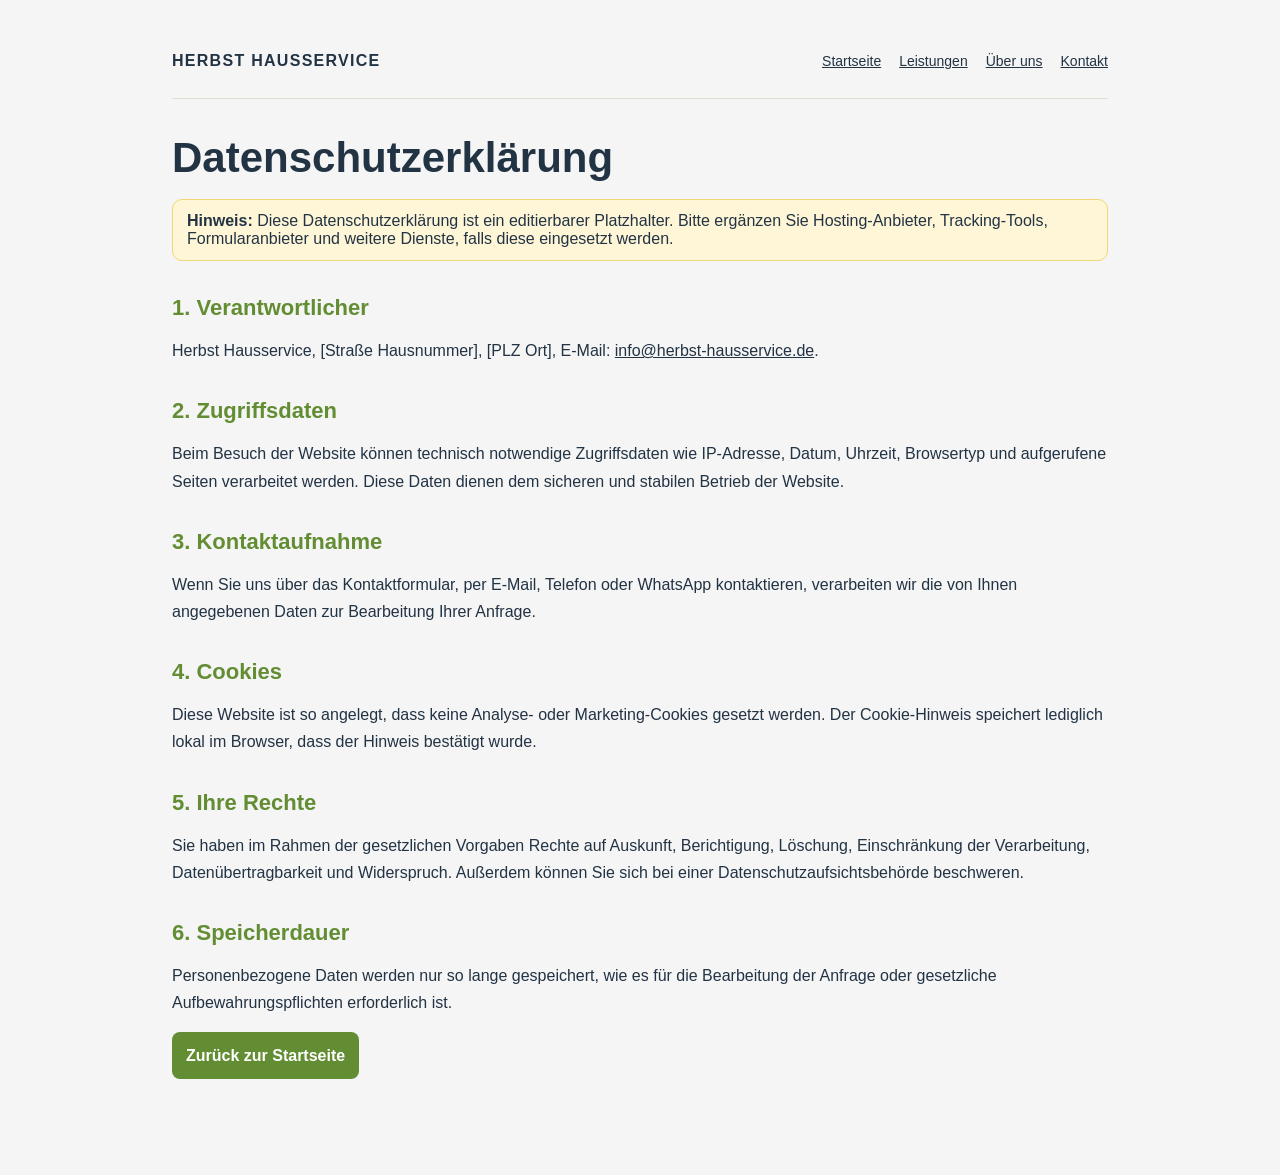
==== datenschutz.html @ e9881db5 "Add files via upload" ====
<!doctype html><html lang="de"><head><meta charset="utf-8"><meta name="viewport" content="width=device-width, initial-scale=1"><title>Datenschutz | Herbst Hausservice</title><link rel="stylesheet" href="styles.css"></head><body><main class="legal"><header class="legal-header"><a class="brand" href="index.html">HERBST HAUSSERVICE</a><nav><a href="index.html">Startseite</a><a href="leistungen.html">Leistungen</a><a href="ueber-uns.html">Über uns</a><a href="kontakt.html">Kontakt</a></nav></header>
<h1>Datenschutzerklärung</h1>
<div class="placeholder"><strong>Hinweis:</strong> Diese Datenschutzerklärung ist ein editierbarer Platzhalter. Bitte ergänzen Sie Hosting-Anbieter, Tracking-Tools, Formularanbieter und weitere Dienste, falls diese eingesetzt werden.</div>
<section><h2>1. Verantwortlicher</h2><p>Herbst Hausservice, [Straße Hausnummer], [PLZ Ort], E-Mail: <a href="mailto:info@herbst-hausservice.de">info@herbst-hausservice.de</a>.</p></section>
<section><h2>2. Zugriffsdaten</h2><p>Beim Besuch der Website können technisch notwendige Zugriffsdaten wie IP-Adresse, Datum, Uhrzeit, Browsertyp und aufgerufene Seiten verarbeitet werden. Diese Daten dienen dem sicheren und stabilen Betrieb der Website.</p></section>
<section><h2>3. Kontaktaufnahme</h2><p>Wenn Sie uns über das Kontaktformular, per E-Mail, Telefon oder WhatsApp kontaktieren, verarbeiten wir die von Ihnen angegebenen Daten zur Bearbeitung Ihrer Anfrage.</p></section>
<section><h2>4. Cookies</h2><p>Diese Website ist so angelegt, dass keine Analyse- oder Marketing-Cookies gesetzt werden. Der Cookie-Hinweis speichert lediglich lokal im Browser, dass der Hinweis bestätigt wurde.</p></section>
<section><h2>5. Ihre Rechte</h2><p>Sie haben im Rahmen der gesetzlichen Vorgaben Rechte auf Auskunft, Berichtigung, Löschung, Einschränkung der Verarbeitung, Datenübertragbarkeit und Widerspruch. Außerdem können Sie sich bei einer Datenschutzaufsichtsbehörde beschweren.</p></section>
<section><h2>6. Speicherdauer</h2><p>Personenbezogene Daten werden nur so lange gespeichert, wie es für die Bearbeitung der Anfrage oder gesetzliche Aufbewahrungspflichten erforderlich ist.</p></section>
<p><a class="button-link" href="index.html">Zurück zur Startseite</a></p></main><div class="cookie-banner" id="cookieBanner" role="dialog" aria-label="Cookie Hinweis"><p>Diese Website nutzt nur technisch notwendige Funktionen. Details stehen in der <a href="cookie-richtlinien.html">Cookie-Richtlinie</a>.</p><button type="button" id="acceptCookies">Verstanden</button></div><script src="script.js"></script></body></html>
---- styles.css ----
:root{
  --green:#628D32;
  --navy:#223344;
  --bg:#f5f5f5;
  --text:#223344;
  --muted:#6b7280;
  --line:#d9e1d2;
}
*{box-sizing:border-box}
html{scroll-behavior:smooth;background:var(--bg)}
body{margin:0;font-family:Arial, Helvetica, sans-serif;color:var(--text);background:var(--bg)}
a{color:inherit}.page{max-width:1440px;margin:0 auto;position:relative;background:var(--bg);box-shadow:0 0 40px rgba(34,51,68,.06)}
.design{display:block;width:100%;height:auto}.hotspot{position:absolute;display:block;border-radius:6px;z-index:5;text-indent:-9999px;overflow:hidden}.hotspot:focus-visible{outline:3px solid var(--green);outline-offset:3px;background:rgba(98,141,50,.08)}
/* gemeinsame Desktop-Hotspots, Werte entsprechen dem 1440px SVG-Layout */
.logo-link{left:8%;top:1%;width:20%;height:5%}.nav-home{left:35.6%;top:1.25%;width:7.2%;height:3%}.nav-services{left:44.2%;top:1.25%;width:8%;height:3%}.nav-about{left:53.9%;top:1.25%;width:7.4%;height:3%}.nav-contact{left:62.9%;top:1.25%;width:7.2%;height:3%}.whatsapp-top{left:79%;top:1.15%;width:12.5%;height:3.2%}.whatsapp-cta{left:78%;width:13%;height:2.8%}.phone-cta{left:44%;width:14%;height:2.8%}.mail-cta{left:58.5%;width:19%;height:2.8%}.reviews-link{left:13%;width:21%;height:3.2%}.footer-impressum{left:8.2%;width:7%;height:2.4%}.footer-datenschutz{left:16.4%;width:8%;height:2.4%}.footer-cookies{left:26.2%;width:9.5%;height:2.4%}.footer-sitemap{left:38%;width:7%;height:2.4%}
/* spezifische vertikale Positionen */
.start .whatsapp-cta,.start .phone-cta,.start .mail-cta{top:70.1%}.start .reviews-link{top:88.2%}.start .footer-impressum,.start .footer-datenschutz,.start .footer-cookies,.start .footer-sitemap{top:96%}.start .service-link{top:40%;height:10%;}.start .s1{left:8%;width:13.5%}.start .s2{left:22%;width:17%}.start .s3{left:40%;width:18%}.start .s4{left:59%;width:16%}.start .s5{left:77%;width:14%}
.services .whatsapp-cta,.services .phone-cta,.services .mail-cta{top:70.1%}.services .reviews-link{top:88.2%}.services .footer-impressum,.services .footer-datenschutz,.services .footer-cookies,.services .footer-sitemap{top:96%}
.about .whatsapp-cta,.about .phone-cta,.about .mail-cta{top:73%}.about .reviews-link{top:88.4%}.about .footer-impressum,.about .footer-datenschutz,.about .footer-cookies,.about .footer-sitemap{top:96.2%}
.contact .whatsapp-cta,.contact .phone-cta,.contact .mail-cta{top:72.2%}.contact .reviews-link{top:88.4%}.contact .footer-impressum,.contact .footer-datenschutz,.contact .footer-cookies,.contact .footer-sitemap{top:96.3%}
.contact-form{position:absolute;left:9.4%;top:39.4%;width:38.5%;z-index:10;display:grid;gap:10px}.contact-form input,.contact-form textarea{width:100%;border:1px solid #c9d1c2;background:rgba(255,255,255,.92);border-radius:3px;padding:8px 10px;font:16px/1.3 Arial,Helvetica,sans-serif;color:#223344}.contact-form textarea{height:104px;resize:vertical}.contact-form label{display:flex;align-items:center;gap:8px;font-size:14px;color:#405060}.contact-form input[type=checkbox]{width:18px;height:18px;accent-color:var(--green)}.contact-form button{border:0;background:var(--green);color:white;border-radius:3px;padding:10px 16px;font-weight:700;cursor:pointer}.contact-form button:hover{filter:brightness(.95)}
.legal{max-width:980px;margin:0 auto;padding:34px 22px 80px}.legal-header{display:flex;justify-content:space-between;align-items:center;gap:24px;padding:18px 0 28px;border-bottom:1px solid var(--line);margin-bottom:36px}.brand{font-weight:800;letter-spacing:.08em;text-decoration:none}.legal nav{display:flex;gap:18px;flex-wrap:wrap;font-size:14px}.legal h1{font-size:42px;line-height:1.1;margin:0 0 18px}.legal h2{font-size:22px;margin:34px 0 10px;color:var(--green)}.legal p,.legal li{font-size:16px;line-height:1.7}.legal .box{background:white;border:1px solid var(--line);border-radius:14px;padding:18px;margin:18px 0}.placeholder{background:#fff6d7;border:1px solid #f0d675;border-radius:10px;padding:12px 14px}.sitemap-list{columns:2;list-style:none;padding:0}.sitemap-list li{break-inside:avoid;margin:0 0 10px}.button-link{display:inline-block;background:var(--green);color:white;text-decoration:none;padding:10px 14px;border-radius:8px;font-weight:700}.cookie-banner{position:fixed;left:18px;right:18px;bottom:18px;z-index:1000;max-width:920px;margin:auto;background:#fff;border:1px solid var(--line);box-shadow:0 10px 30px rgba(0,0,0,.12);border-radius:14px;padding:16px 18px;display:none;gap:14px;align-items:center}.cookie-banner.show{display:flex}.cookie-banner p{margin:0;line-height:1.45}.cookie-banner button{margin-left:auto;border:0;background:var(--green);color:white;border-radius:8px;padding:10px 14px;font-weight:700;cursor:pointer;white-space:nowrap}
@media (max-width:760px){.page{box-shadow:none}.hotspot{min-height:22px}.contact-form{position:relative;left:auto;top:auto;width:auto;margin:-58% 9% 12%;background:rgba(245,245,245,.88);padding:14px;border-radius:12px;border:1px solid var(--line)}.contact-form input,.contact-form textarea{font-size:14px}.legal-header{display:block}.legal nav{margin-top:14px}.legal h1{font-size:32px}.sitemap-list{columns:1}.cookie-banner{display:none;align-items:flex-start;flex-direction:column}.cookie-banner.show{display:flex}.cookie-banner button{margin-left:0}}
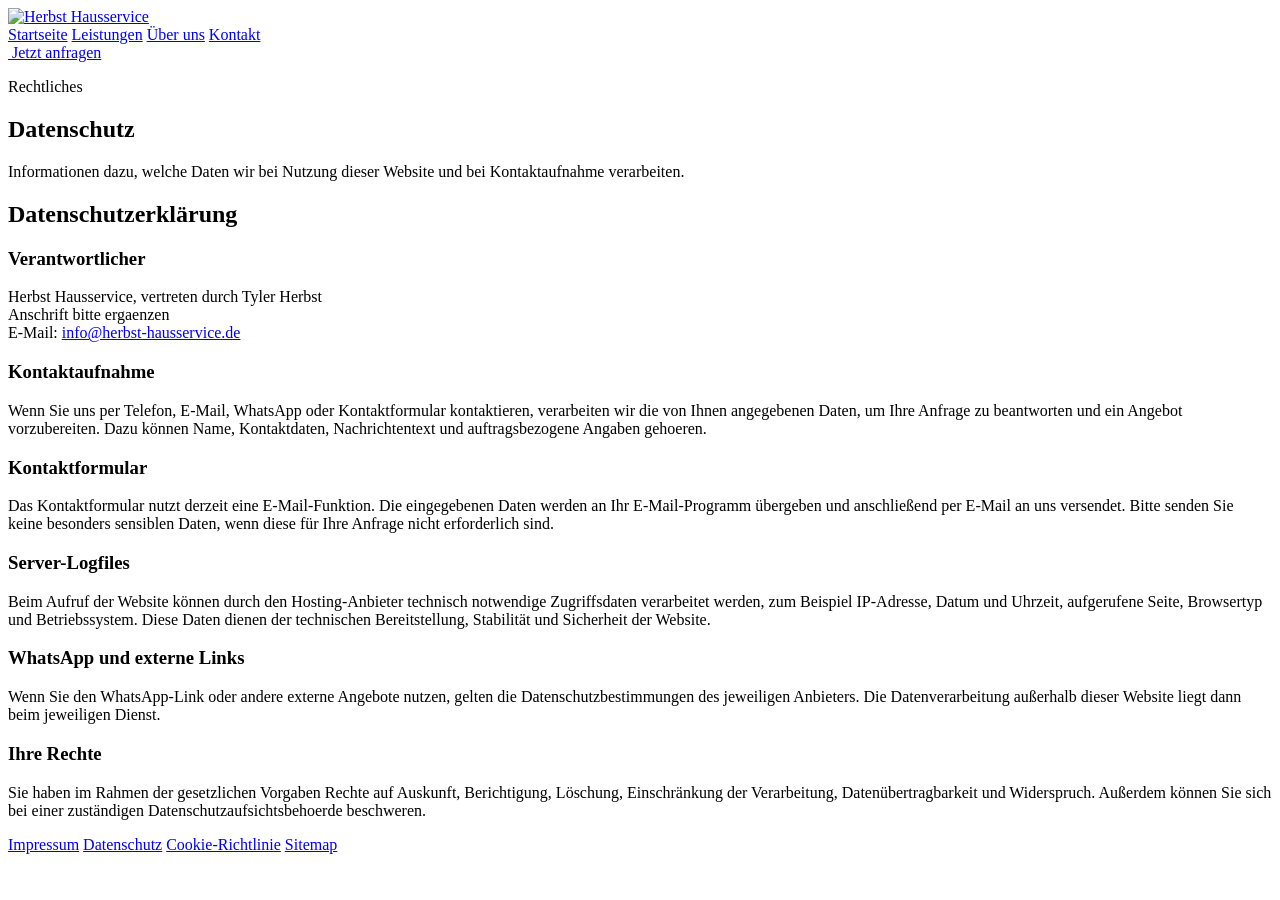
==== commit 48e3d4a0: "Add files via upload" ====
--- a/datenschutz.html
+++ b/datenschutz.html
@@ -1,10 +1,113 @@
-<!doctype html><html lang="de"><head><meta charset="utf-8"><meta name="viewport" content="width=device-width, initial-scale=1"><title>Datenschutz | Herbst Hausservice</title><link rel="stylesheet" href="styles.css"></head><body><main class="legal"><header class="legal-header"><a class="brand" href="index.html">HERBST HAUSSERVICE</a><nav><a href="index.html">Startseite</a><a href="leistungen.html">Leistungen</a><a href="ueber-uns.html">Über uns</a><a href="kontakt.html">Kontakt</a></nav></header>
-<h1>Datenschutzerklärung</h1>
-<div class="placeholder"><strong>Hinweis:</strong> Diese Datenschutzerklärung ist ein editierbarer Platzhalter. Bitte ergänzen Sie Hosting-Anbieter, Tracking-Tools, Formularanbieter und weitere Dienste, falls diese eingesetzt werden.</div>
-<section><h2>1. Verantwortlicher</h2><p>Herbst Hausservice, [Straße Hausnummer], [PLZ Ort], E-Mail: <a href="mailto:info@herbst-hausservice.de">info@herbst-hausservice.de</a>.</p></section>
-<section><h2>2. Zugriffsdaten</h2><p>Beim Besuch der Website können technisch notwendige Zugriffsdaten wie IP-Adresse, Datum, Uhrzeit, Browsertyp und aufgerufene Seiten verarbeitet werden. Diese Daten dienen dem sicheren und stabilen Betrieb der Website.</p></section>
-<section><h2>3. Kontaktaufnahme</h2><p>Wenn Sie uns über das Kontaktformular, per E-Mail, Telefon oder WhatsApp kontaktieren, verarbeiten wir die von Ihnen angegebenen Daten zur Bearbeitung Ihrer Anfrage.</p></section>
-<section><h2>4. Cookies</h2><p>Diese Website ist so angelegt, dass keine Analyse- oder Marketing-Cookies gesetzt werden. Der Cookie-Hinweis speichert lediglich lokal im Browser, dass der Hinweis bestätigt wurde.</p></section>
-<section><h2>5. Ihre Rechte</h2><p>Sie haben im Rahmen der gesetzlichen Vorgaben Rechte auf Auskunft, Berichtigung, Löschung, Einschränkung der Verarbeitung, Datenübertragbarkeit und Widerspruch. Außerdem können Sie sich bei einer Datenschutzaufsichtsbehörde beschweren.</p></section>
-<section><h2>6. Speicherdauer</h2><p>Personenbezogene Daten werden nur so lange gespeichert, wie es für die Bearbeitung der Anfrage oder gesetzliche Aufbewahrungspflichten erforderlich ist.</p></section>
-<p><a class="button-link" href="index.html">Zurück zur Startseite</a></p></main><div class="cookie-banner" id="cookieBanner" role="dialog" aria-label="Cookie Hinweis"><p>Diese Website nutzt nur technisch notwendige Funktionen. Details stehen in der <a href="cookie-richtlinien.html">Cookie-Richtlinie</a>.</p><button type="button" id="acceptCookies">Verstanden</button></div><script src="script.js"></script></body></html>+﻿<!doctype html>
+<html lang="de">
+  <head>
+    <meta charset="utf-8" />
+    <meta name="viewport" content="width=device-width, initial-scale=1" />
+    <meta
+      name="description"
+      content="Datenschutzerklärung von Herbst Hausservice mit Informationen zur Kontaktaufnahme und Datenverarbeitung."
+    />
+    <title>Datenschutz | Herbst Hausservice</title>
+    <link rel="stylesheet" href="./styles/index.css" />
+  </head>
+  <body class="legal-page">
+    <header class="site-header">
+      <a class="brand" href="./index.html" aria-label="Herbst Hausservice Startseite">
+        <img class="brand-logo" src="./assets/exported-svg/icons/logo.svg" alt="Herbst Hausservice" />
+      </a>
+
+      <nav class="main-nav" aria-label="Hauptnavigation">
+        <a href="./index.html">Startseite</a>
+        <a href="./leistungen.html">Leistungen</a>
+        <a href="./ueber-uns.html">Über uns</a>
+        <a href="./kontakt.html">Kontakt</a>
+      </nav>
+
+      <a class="button button-header" href="https://wa.me/4915172144553">
+        <img src="./assets/exported-svg/icons/Icon_WhatsApp_24.svg" alt="" />
+        Jetzt anfragen
+      </a>
+    </header>
+
+    <main>
+      <section class="legal-hero">
+        <p class="overline">Rechtliches</p>
+        <h1>Datenschutz</h1>
+        <p>Informationen dazu, welche Daten wir bei Nutzung dieser Website und bei Kontaktaufnahme verarbeiten.</p>
+      </section>
+
+      <section class="content-panel legal-content" aria-labelledby="datenschutz-title">
+        <div class="section-title">
+          <span></span>
+          <h2 id="datenschutz-title">Datenschutzerklärung</h2>
+          <span></span>
+        </div>
+
+        <article class="legal-card">
+          <h3>Verantwortlicher</h3>
+          <p>
+            Herbst Hausservice, vertreten durch Tyler Herbst<br />
+            Anschrift bitte ergaenzen<br />
+            E-Mail: <a href="mailto:info@herbst-hausservice.de">info@herbst-hausservice.de</a>
+          </p>
+        </article>
+
+        <article class="legal-card">
+          <h3>Kontaktaufnahme</h3>
+          <p>
+            Wenn Sie uns per Telefon, E-Mail, WhatsApp oder Kontaktformular kontaktieren, verarbeiten wir die von Ihnen
+            angegebenen Daten, um Ihre Anfrage zu beantworten und ein Angebot vorzubereiten. Dazu können Name,
+            Kontaktdaten, Nachrichtentext und auftragsbezogene Angaben gehoeren.
+          </p>
+        </article>
+
+        <article class="legal-card">
+          <h3>Kontaktformular</h3>
+          <p>
+            Das Kontaktformular nutzt derzeit eine E-Mail-Funktion. Die eingegebenen Daten werden an Ihr E-Mail-Programm
+            übergeben und anschließend per E-Mail an uns versendet. Bitte senden Sie keine besonders sensiblen Daten,
+            wenn diese für Ihre Anfrage nicht erforderlich sind.
+          </p>
+        </article>
+
+        <article class="legal-card">
+          <h3>Server-Logfiles</h3>
+          <p>
+            Beim Aufruf der Website können durch den Hosting-Anbieter technisch notwendige Zugriffsdaten verarbeitet
+            werden, zum Beispiel IP-Adresse, Datum und Uhrzeit, aufgerufene Seite, Browsertyp und Betriebssystem. Diese
+            Daten dienen der technischen Bereitstellung, Stabilität und Sicherheit der Website.
+          </p>
+        </article>
+
+        <article class="legal-card">
+          <h3>WhatsApp und externe Links</h3>
+          <p>
+            Wenn Sie den WhatsApp-Link oder andere externe Angebote nutzen, gelten die Datenschutzbestimmungen des
+            jeweiligen Anbieters. Die Datenverarbeitung außerhalb dieser Website liegt dann beim jeweiligen Dienst.
+          </p>
+        </article>
+
+        <article class="legal-card">
+          <h3>Ihre Rechte</h3>
+          <p>
+            Sie haben im Rahmen der gesetzlichen Vorgaben Rechte auf Auskunft, Berichtigung, Löschung, Einschränkung
+            der Verarbeitung, Datenübertragbarkeit und Widerspruch. Außerdem können Sie sich bei einer zuständigen
+            Datenschutzaufsichtsbehoerde beschweren.
+          </p>
+        </article>
+      </section>
+    </main>
+
+    <footer class="site-footer">
+      <a href="./impressum.html">Impressum</a>
+      <a class="is-active" href="./datenschutz.html">Datenschutz</a>
+      <a href="./cookie-richtlinie.html">Cookie-Richtlinie</a>
+      <a href="./sitemap.html">Sitemap</a>
+    </footer>
+  </body>
+</html>
+
+
+
+
+
